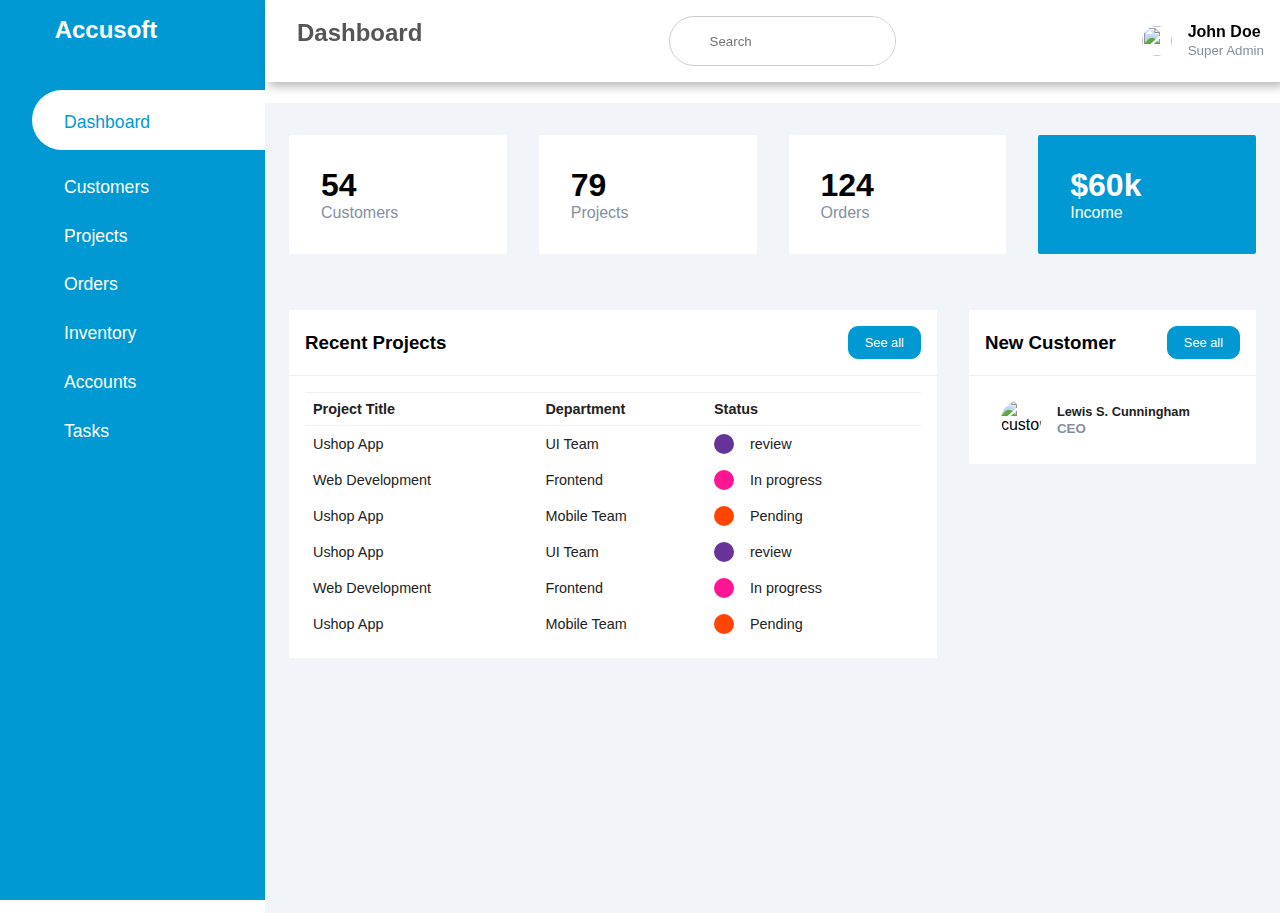
==== index.html @ d70674ab "first commit" ====
<!DOCTYPE html>
<html lang="en">
<head>
    <meta charset="UTF-8">
    <meta http-equiv="X-UA-Compatible" content="IE=edge">
    <meta name="viewport" content="width=device-width, initial-scale=1.0">
    <title>Account admin</title>
    <link rel="stylesheet" href="https://maxst.icons8.com/vue-static/landings/line-awesome/line-awesome/1.3.0/css/line-awesome.min.css">
    <link rel="stylesheet" href="assets/css/style.css">
</head>
<body>
 <input type="checkbox" id="nav-toggle">
 <div class="sidebar">
     <div class="sidebar-brand">
         <h2><span class="lab la-accusoft"></span> <span>Accusoft</span></h2>
     </div>

     <div class="sidebar-menu">
         <ul>
             <li><a href="#" class="active"><span class="las la-igloo"></span> <span>Dashboard</span></a></li>
             <li><a href="#"><span class="las la-users"></span> <span>Customers</span></a></li>
             <li><a href="#"><span class="las la-clipboard-list"></span> <span>Projects</span></a></li>
             <li><a href="#"><span class="las la-shopping-bag"></span> <span>Orders</span></a></li>
             <li><a href="#"><span class="las la-receipt"></span> <span>Inventory</span></a></li>
             <li><a href="#"><span class="las la-user-circle"></span> <span>Accounts</span></a></li>
             <li><a href="#"><span class="las la-clipboard-list"></span> <span>Tasks</span></a></li>
         </ul>
     </div>
 </div>  
 <div class="main-content">
     <header>
         <h2>

             <label for="nav-toggle">
                 <span class="las la-bars"></span>
             </label>
             Dashboard
         </h2>
         <div class="search-wrapper">
             <span class="las la-search"></span>
             <input type="search" name="" id="" placeholder="Search">
         </div>
         <div class="user-wrapper">
             <img src="https://randomuser.me/api/portraits/women/50.jpg" width="30px" height="30px" alt="">
             <div>
                 <h4>John Doe</h4>
                 <small>Super Admin</small>
             </div>
         </div>
     </header>

     <main>
        <!-- // being cards -->
        <div class="cards">
            <!-- // bing card-single -->
            <div class="card-single">
                <div>
                    <h1>54</h1>
                    <span>Customers</span>
                </div>
                <div>
                    <span class="las la-users"></span>
                </div>
            </div>
            <!-- // end card-single -->
             <!-- // bing card-single -->
             <div class="card-single">
                <div>
                    <h1>79</h1>
                    <span>Projects</span>
                </div>
                <div>
                    <span class="las la-clipboard"></span>
                </div>
            </div>
            <!-- // end card-single -->
             <!-- // bing card-single -->
             <div class="card-single">
                <div>
                    <h1>124</h1>
                    <span>Orders</span>
                </div>
                <div>
                    <span class="las la-shopping-bag"></span>
                </div>
            </div>
            <!-- // end card-single -->
             <!-- // bing card-single -->
             <div class="card-single">
                <div>
                    <h1>$60k</h1>
                    <span>Income</span>
                </div>
                <div>
                    <span class="lab la-google-wallet"></span>
                </div>
            </div>
            <!-- // end card-single -->
        </div>
        <!-- // end cards -->
        <!-- // being recent-grid -->
        <div class="recent-grid">
            <!-- // being projects -->
            <div class="projects">
                <div class="card">
                    <div class="card-header">
                        <h3>Recent Projects</h3>
                        <button>See all <span class="las la-arrow-right"></span></button>
                    </div>
                    <div class="card-body">
                       <div class="table-responsive">
                            <table>
                            <thead>
                                <tr>
                                    <td>Project Title</td>
                                    <td>Department</td>
                                    <td>Status</td>
                                </tr>
                            </thead>
                            <tbody>
                                <tr>
                                    <td>Ushop App</td>
                                    <td>UI Team</td>
                                    <td>
                                        <span class="status purple"></span>
                                        review
                                    </td>
                                </tr>
                                <tr>
                                    <td>Web Development</td>
                                    <td>Frontend</td>
                                    <td>
                                        <span class="status pink"></span>
                                        In progress
                                    </td>
                                </tr>
                                <tr>
                                    <td>Ushop App</td>
                                    <td>Mobile Team</td>
                                    <td>
                                        <span class="status orange"></span>
                                        Pending
                                    </td>
                                </tr>
                                <tr>
                                    <td>Ushop App</td>
                                    <td>UI Team</td>
                                    <td>
                                        <span class="status purple"></span>
                                        review
                                    </td>
                                </tr>
                                <tr>
                                    <td>Web Development</td>
                                    <td>Frontend</td>
                                    <td>
                                        <span class="status pink"></span>
                                        In progress
                                    </td>
                                </tr>
                                <tr>
                                    <td>Ushop App</td>
                                    <td>Mobile Team</td>
                                    <td>
                                        <span class="status orange"></span>
                                        Pending
                                    </td>
                                </tr>
                              
                            </tbody>
                        </table>
                       </div>
                    </div>
                </div>
            </div>
            <!-- // end projects -->
            <!-- // being customers -->
            <div class="customers">
<div class="card">
                    <div class="card-header">
                        <h3>New Customer</h3>
                        <button>See all <span class="las la-arrow-right"></span></button>
                    </div>
            <div class="card-body">
                   <div class="customer">
                       <div class="info">
                        <img src="https://randomuser.me/api/portraits/women/48.jpg" width="40" height="40" alt="customer">
                       <div>
                          <h4>Lewis S. Cunningham</h4>
                          <small>CEO</small>
                       </div>
                       </div>
                     <div class="contact">
                         <span class="las la-user-circle"></span>
                         <span class="las la-comment"></span>
                         <span class="las la-phone"></span>
                     </div>   
                   </div>     
                    </div>
                </div>
            </div>
            <!-- // end customers -->
        </div>
        <!-- // end recent-grid -->
     </main>
 </div>
</body>
</html>
---- assets/css/style.css ----
:root{
    --main-color:#0099d3;
    --color-dark:#1d2231;
    --text-grey:#8390a2;
}

*{
    padding: 0;
    margin: 0;
    box-sizing: border-box;
    list-style-type: none;
    text-decoration: none;
    font-family: 'Poppins',sans-serif;
}

.sidebar{
    width:265px;
    position: fixed;
    top:0px;
    left: 0px;
    height: 100%;
    background-color: var(--main-color);
    z-index: 100;
    transition: all .2s ease-in-out;
}
.sidebar-brand{
   height: 90px;
   padding: 1rem 0 1rem 2rem; 
   color: #fff;
}
.sidebar-brand span{
    display: inline-block;
    padding-right: 1rem;
}
.sidebar-men{
    margin-top: 1rem;
}
.sidebar-menu li{
    width: 100%;
    margin-bottom: 1.3rem;
    padding-left: 2rem;
}

.sidebar-menu a{
    display: block;
    color: #fff;
    font-size: 1.1rem;
    padding-left: 1rem;
}

.sidebar-menu a.active{
background-color: #fff;
padding-top: 1rem;
padding-bottom: 1rem;
color: var(--main-color);
border-radius: 30px 0 0 30px;
}

.sidebar-menu a span:first-child{
    font-size: 1.5rem;
    padding-right: 1rem;
}
#nav-toggle:checked + .sidebar {
    width: 70px;
}

#nav-toggle:checked + .sidebar .sidebar-brand,
#nav-toggle:checked + .sidebar li{
    padding-left: 1rem;
    text-align: center;
}

#nav-toggle:checked + .sidebar li a{
    padding-left: 0rem;
}


#nav-toggle:checked + .sidebar .sidebar-brand h2 span:last-child,
#nav-toggle:checked + .sidebar li a span:last-child{
    display: none;
}

#nav-toggle:checked ~ .main-content{
    margin-left: 70px;
}

#nav-toggle:checked ~ .main-content header{
    width: calc(100% - 70px);
    left: 70px;
}

.main-content{
    margin-left: 265px;;
}

header{
    display: flex;
    justify-content: space-between;
    padding: 1rem;
    box-shadow: 4px 4px 10px rgba(0, 0, 0, 0.3);
    position: fixed;
    left:265px;
    width: calc(100% - 265px);
    top:0px;
    z-index: 100;
    transition: all .2s ease-in-out;
}
header h2{
    color: #555;
}
header label span{
    font-size: 1.7rem;
    padding-right: 1rem;
}
.search-wrapper{
    border: 1px solid #ccc;
    border-radius: 30px;
    height: 50px;
    display: flex;
    align-items: center;
    overflow-x: hidden;
}

.search-wrapper span{
    display: inline-block;
    padding: 0rem 1rem;
    font-size: 1.5rem;
}

.search-wrapper input{
    height: 100%;
    padding: 0.5rem;
    border: none;
    outline: none;
}

.user-wrapper{
    display: flex;
    align-items: center;
}

.user-wrapper img{
    border-radius: 50%;
    margin-right: 1rem;
}

.user-wrapper h4{
    margin-bottom: 0rem;
}

.user-wrapper small{
    display: inline-block;
    color: var(--text-grey);
    margin-top: -3px !important;
}
main{
    margin-top: 85px;
    padding: 2rem 1.5rem;
    background-color: #f1f5f9;
    min-height: calc(100vh - 90px);
    transition: all .2s ease-in-out;
}

.cards{
    display: grid;
    grid-template-columns: repeat(4,1fr);
    grid-gap: 2rem;
}

.card-single{
    display: flex;
    justify-content: space-between;
    background-color: #fff;
    padding: 2rem;
    border-radius: 2px;
}

.card-single div:last-child span{
    font-size: 3rem;
    color: var(--main-color);
}

.card-single div:first-child span{
   color: var(--text-grey);
}

.card-single:last-child{
    background-color: var(--main-color);
}
.card-single:last-child h1,
.card-single:last-child div:first-child span,
.card-single:last-child div:last-child span{
    color:#fff;
}

table{
    border-collapse: collapse;
    width: 100%;
}
thead tr{
    border-top: 1px solid #f0f0f0;
    border-bottom: 1px solid #f0f0f0;
}
thead td{
font-weight: 700;
}

td{
    padding: 0.5rem;
    font-size: .9rem;
    color: #222;

}
tr td:last-child{
     display: flex;
     align-items: center;
}


td .status{
    display: inline-block;
    height: 20px;
    width: 20px;
    border-radius: 50%;
    margin-right:1rem;
}

.status.purple{
    background-color: rebeccapurple;
}

.status.pink{
    background-color: deeppink;
}

.status.orange{
    background-color: orangered;
}

.table-responsive{
    width: 100%;
    overflow-x: auto;
}
.recent-grid{
    margin-top: 3.5rem;
    display: grid;
    grid-gap: 2rem;
    grid-template-columns: 67% auto;
}

.card{
    background-color: #fff;
}

.card-header,
.card-body{
    padding: 1rem;
}

.card-header{
    display: flex;
    justify-content: space-between;
    align-items: center;
    border-bottom: 1px solid #f0f0f0;
}

.card-header button{
    background-color: var(--main-color);
    border-radius: 10px;
    color: #fff;
    font-size: 0.8rem;
    padding: 0.5rem 1rem;
    border: 1px solid var(--main-color);
}

.customer{
    display: flex;
    justify-content: space-between;
    align-items: center;
    padding: .5rem 1rem;
}

.info{
    display: flex;
    align-items: center;
}
.info img {
    border-radius: 50%;
    margin-right: 1rem;
}
.info h4 {
    font-size: .8rem;
    font-weight: 700;
    color: #222;
}
.info small {
    font-weight: 600;
    color: var(--text-grey);
}
.contact {
    font-size: 1.2rem;
    display: inline-block;
    margin-left: .5rem;
    color: var(--main-color);
}

@media only screen and (max-width: 1200px){
    .sidebar {
        width: 70px;
    }
    
    .sidebar .sidebar-brand,
    .sidebar li{
        padding-left: 1rem;
        text-align: center;
    }
    
    .sidebar li a{
        padding-left: 0rem;
    }
    
    
    .sidebar .sidebar-brand h2 span:last-child,
    .sidebar li a span:last-child{
        display: none;
    }
    
    .main-content{
        margin-left: 70px;
    }
    
    .main-content header{
        width: calc(100% - 70px);
        left: 70px;
    }
}

@media only screen and (max-width: 960px) {
    .cards{
        grid-template-columns: repeat(3, 1fr);
    }
    .recent-grid {
        grid-template-columns: 60% 40%;
    }
}

@media only screen and (max-width: 768px) {
    .cards{
        grid-template-columns: repeat(2, 1fr);
    }
    .recent-grid {
        grid-template-columns: 100%;
    }
    .search-wrapper {
        display: none;
    }
    .sidebar {
        left: -100% !important;
    }
    header h2 {
        display: flex;
        align-items: center;
    }
    header h2 label {
        display: inline-block;
        background: var(--main-color);
        padding-right: 0rem;
        margin-right: 1rem;
        height: 40px;
        width: 40px;
        border-radius: 50%;
        color: #fff;
        display: flex;
        align-items: center;
        justify-content: center !important;
    }
    header h2 span {
        text-align: center;
        padding-right: 0rem;
    }
    header h2 {
        font-size: 1.1rem;
    }
    .main-content {
        width: 100%;
        margin-left: 0rem;
    }
    header {
        width: 100% !important;
        left: 0 !important;
    }

    #nav-toggle:checked + .sidebar {
        left: 0 !important;
        z-index: 100;
        width: 345px;
    }
    
    #nav-toggle:checked + .sidebar .sidebar-brand,
    #nav-toggle:checked + .sidebar li{
        padding-left: 2rem;
        text-align: left;
    }
    
    #nav-toggle:checked + .sidebar li a{
        padding-left: 1rem;
    }
    
    
    #nav-toggle:checked + .sidebar .sidebar-brand h2 span:last-child,
    #nav-toggle:checked + .sidebar li a span:last-child{
        display: inline;
    }

    #nav-toggle ~ .main-content {
        margin-left: 0rem !important;
    }
}

@media only screen and (max-width: 560px) {
    .cards{
        grid-template-columns: 100%;
    }
}
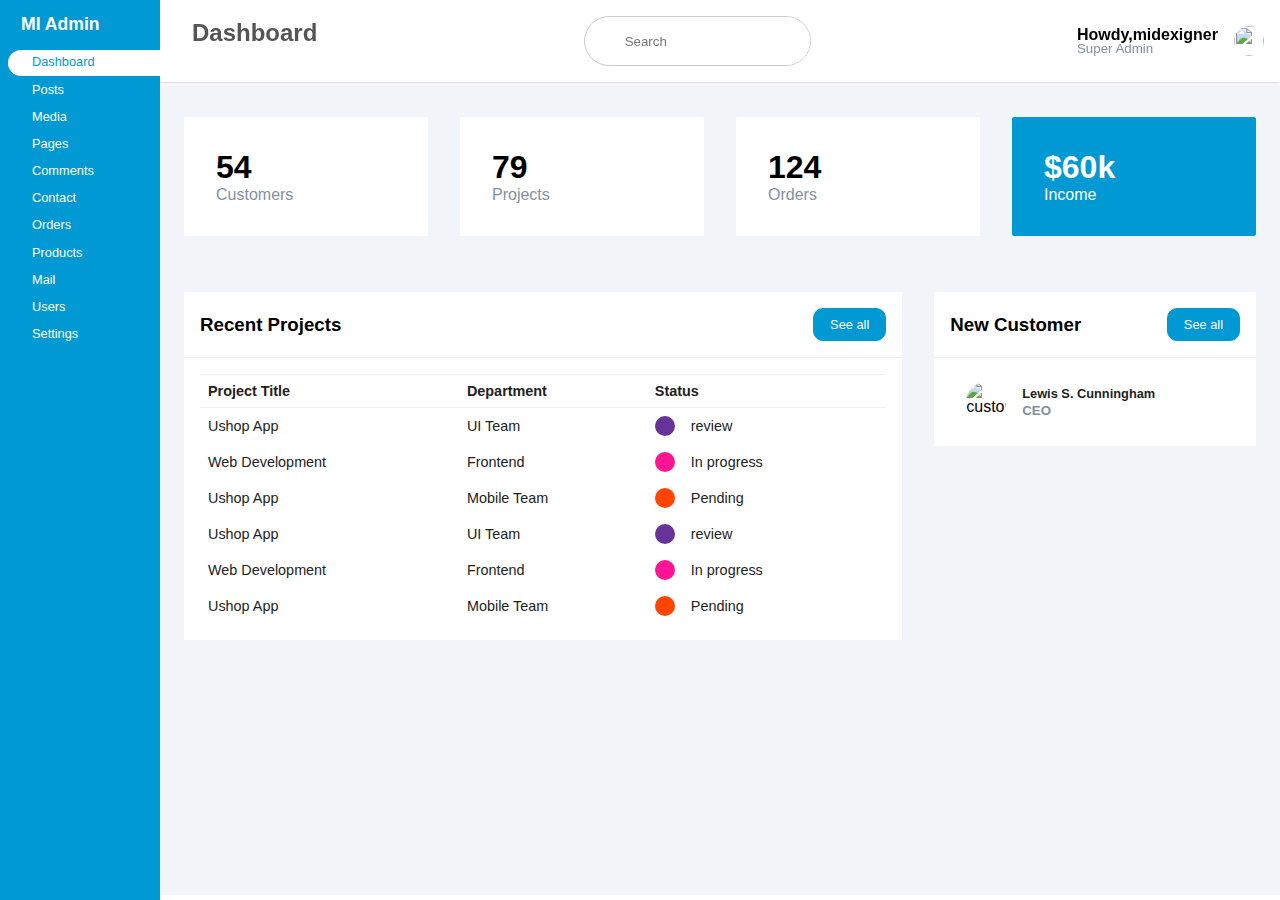
==== commit e5bb6c7d: "sidebar menu list update also some layout fixed" ====
--- a/index.html
+++ b/index.html
@@ -9,21 +9,34 @@
     <link rel="stylesheet" href="assets/css/style.css">
 </head>
 <body>
+   <div id="miwrap">
  <input type="checkbox" id="nav-toggle">
  <div class="sidebar">
      <div class="sidebar-brand">
-         <h2><span class="lab la-accusoft"></span> <span>Accusoft</span></h2>
+         <h2><span class="lab la-mix"></span> <span>MI Admin</span></h2>
      </div>
 
      <div class="sidebar-menu">
          <ul>
              <li><a href="#" class="active"><span class="las la-igloo"></span> <span>Dashboard</span></a></li>
-             <li><a href="#"><span class="las la-users"></span> <span>Customers</span></a></li>
-             <li><a href="#"><span class="las la-clipboard-list"></span> <span>Projects</span></a></li>
-             <li><a href="#"><span class="las la-shopping-bag"></span> <span>Orders</span></a></li>
-             <li><a href="#"><span class="las la-receipt"></span> <span>Inventory</span></a></li>
-             <li><a href="#"><span class="las la-user-circle"></span> <span>Accounts</span></a></li>
-             <li><a href="#"><span class="las la-clipboard-list"></span> <span>Tasks</span></a></li>
+             <li><a href="#"><span class="las la-thumbtack"></span> <span>Posts</span></a></li>
+             <li><a href="#"><span class="las la-photo-video"></span> <span>Media</span></a></li> 
+             <li><a href="#"><span class="lar la-file"></span> <span>Pages</span></a></li>
+              <li><a href="#"><span class="las la-comment-alt"></span> <span>Comments</span></a></li> 
+               <li><a href="#"><span class="lar la-envelope"></span> <span>Contact</span></a></li>
+             <li><a href="#"><span class="las la-store-alt"></span> <span>Orders</span></a></li>
+             <!-- 
+            store settings
+                order
+                report
+                coupon
+                customer
+                payment settings
+              -->
+             <li><a href="#"><span class="las la-shopping-bag"></span> <span>Products</span></a></li>
+             <li><a href="#"><span class="las la-envelope"></span> <span>Mail</span></a></li>
+             <li><a href="#"><span class="las la-user"></span> <span>Users</span></a></li>
+             <li><a href="#"><span class="las la-cog"></span> <span>Settings</span></a></li>
          </ul>
      </div>
  </div>  
@@ -41,11 +54,12 @@
              <input type="search" name="" id="" placeholder="Search">
          </div>
          <div class="user-wrapper">
-             <img src="https://randomuser.me/api/portraits/women/50.jpg" width="30px" height="30px" alt="">
-             <div>
-                 <h4>John Doe</h4>
+            <div>
+                 <h4>Howdy,midexigner</h4>
                  <small>Super Admin</small>
              </div>
+             <img src="https://randomuser.me/api/portraits/women/50.jpg" width="30px" height="30px" alt="">
+             
          </div>
      </header>
 
@@ -204,5 +218,6 @@
         <!-- // end recent-grid -->
      </main>
  </div>
+ </div> 
 </body>
 </html>--- a/assets/css/style.css
+++ b/assets/css/style.css
@@ -12,9 +12,16 @@
     text-decoration: none;
     font-family: 'Poppins',sans-serif;
 }
+#miwrap {
+    height: auto;
+    min-height: 100%;
+    width: 100%;
+    position: relative;
+     -webkit-font-smoothing: subpixel-antialiased; 
+}
 
 .sidebar{
-    width:265px;
+    width:160px;
     position: fixed;
     top:0px;
     left: 0px;
@@ -22,36 +29,46 @@
     background-color: var(--main-color);
     z-index: 100;
     transition: all .2s ease-in-out;
+    z-index: 9990;
+
 }
 .sidebar-brand{
-   height: 90px;
-   padding: 1rem 0 1rem 2rem; 
+   height: 50px;
+   padding: 0.5rem 0 0.5rem .5rem; 
    color: #fff;
 }
 .sidebar-brand span{
     display: inline-block;
-    padding-right: 1rem;
+    padding-right: .4rem;;
+}
+.sidebar-brand span:last-child{
+    padding-right: 0rem;
+    font-size: 1.1rem;
 }
 .sidebar-men{
     margin-top: 1rem;
 }
+.sidebar-menu ul{position: relative;}
 .sidebar-menu li{
     width: 100%;
-    margin-bottom: 1.3rem;
-    padding-left: 2rem;
+    margin-bottom: .1rem;
+    padding-left: .5rem;
 }
 
 .sidebar-menu a{
-    display: block;
+    display: flex;
+    align-items: center;
     color: #fff;
-    font-size: 1.1rem;
-    padding-left: 1rem;
-}
-
+    font-size: .8rem;
+    line-height: .8rem;
+    padding-left: .5rem;
+    padding-top: .4rem;
+    padding-bottom: .4rem;
+    transition: all 300ms linear;
+}
+.sidebar-menu a:hover,
 .sidebar-menu a.active{
 background-color: #fff;
-padding-top: 1rem;
-padding-bottom: 1rem;
 color: var(--main-color);
 border-radius: 30px 0 0 30px;
 }
@@ -59,6 +76,9 @@
 .sidebar-menu a span:first-child{
     font-size: 1.5rem;
     padding-right: 1rem;
+}
+#nav-toggle{
+    display: none;
 }
 #nav-toggle:checked + .sidebar {
     width: 70px;
@@ -90,20 +110,21 @@
 }
 
 .main-content{
-    margin-left: 265px;;
+    margin-left: 160px;
 }
 
 header{
     display: flex;
     justify-content: space-between;
     padding: 1rem;
-    box-shadow: 4px 4px 10px rgba(0, 0, 0, 0.3);
+    box-shadow: 0px 0px 3px rgba(0, 0, 0, 0.3);
     position: fixed;
-    left:265px;
-    width: calc(100% - 265px);
+    left:160px;
+    width: calc(100% - 160px);
     top:0px;
     z-index: 100;
     transition: all .2s ease-in-out;
+    background-color: #fff;
 }
 header h2{
     color: #555;
@@ -141,7 +162,11 @@
 
 .user-wrapper img{
     border-radius: 50%;
-    margin-right: 1rem;
+    margin-left: 1rem;
+}
+.user-wrapper > div{
+    display: flex;
+    flex-direction: column;
 }
 
 .user-wrapper h4{
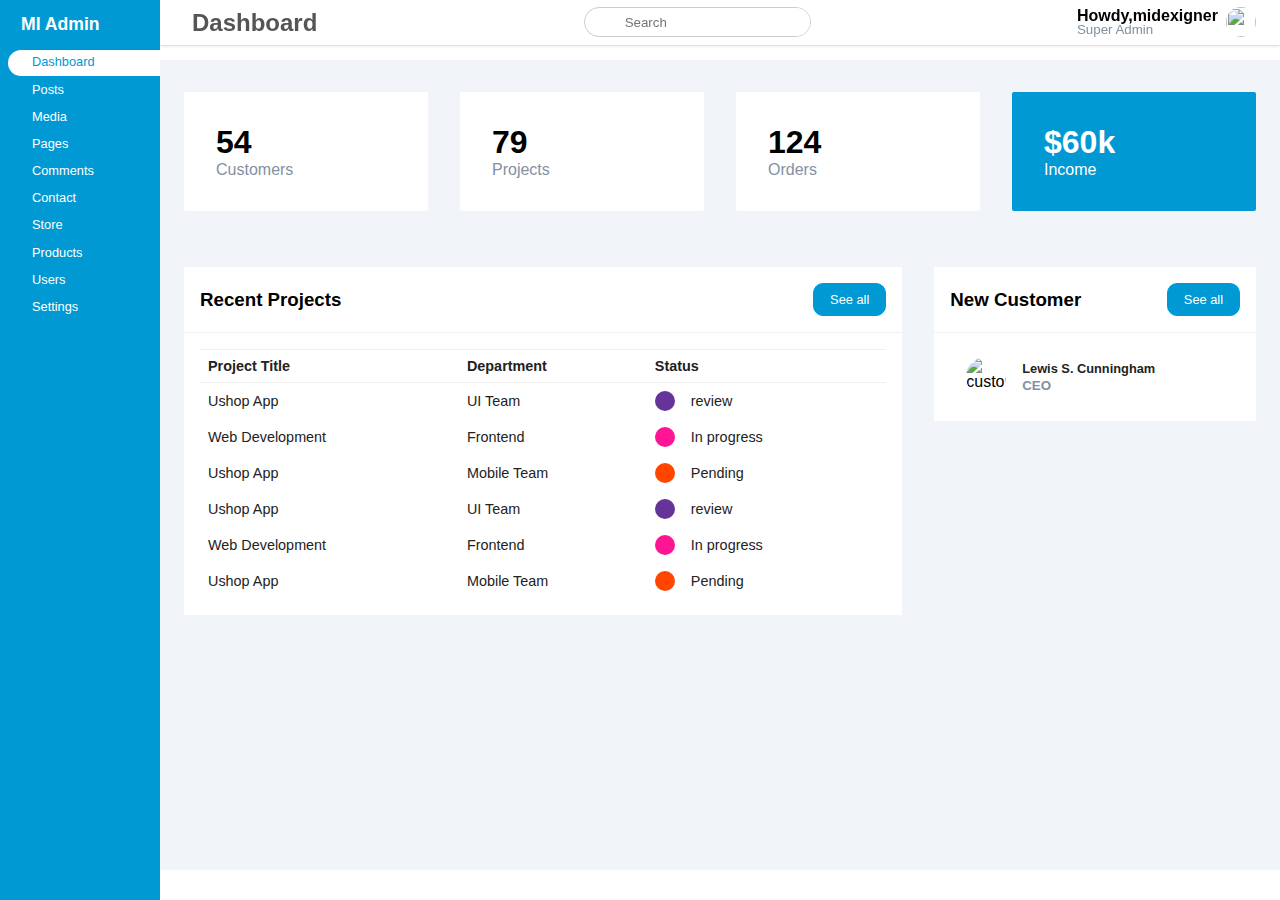
==== commit 1b4b7f19: "added dropdown menu" ====
--- a/index.html
+++ b/index.html
@@ -18,25 +18,53 @@
 
      <div class="sidebar-menu">
          <ul>
-             <li><a href="#" class="active"><span class="las la-igloo"></span> <span>Dashboard</span></a></li>
-             <li><a href="#"><span class="las la-thumbtack"></span> <span>Posts</span></a></li>
+             <li class="active"><a href="#"><span class="las la-igloo"></span> <span>Dashboard</span></a>
+             </li>
+              <!-- active -->
+             <li class="sidebar-menu-dropdown"><a href="#"><span class="las la-thumbtack"></span> <span>Posts</span></a>
+                <ul class="submenu">
+                    <li><a href="#"><span>All Posts</span></a></li>
+                    <li><a href="#"><span>Add New</span></a></li>
+                    <li><a href="#"><span>Categories</span></a></li>
+                    <li><a href="#"><span>Tags</span></a></li>
+                </ul>
+             </li>
              <li><a href="#"><span class="las la-photo-video"></span> <span>Media</span></a></li> 
-             <li><a href="#"><span class="lar la-file"></span> <span>Pages</span></a></li>
+             <li class="sidebar-menu-dropdown"><a href="#"><span class="lar la-file"></span> <span>Pages</span></a>
+                    <ul class="submenu">
+                    <li><a href="#"><span>All Pages</span></a></li>
+                    <li><a href="#"><span>Add New</span></a></li>
+                </ul>
+             </li>
               <li><a href="#"><span class="las la-comment-alt"></span> <span>Comments</span></a></li> 
                <li><a href="#"><span class="lar la-envelope"></span> <span>Contact</span></a></li>
-             <li><a href="#"><span class="las la-store-alt"></span> <span>Orders</span></a></li>
-             <!-- 
-            store settings
-                order
-                report
-                coupon
-                customer
-                payment settings
-              -->
-             <li><a href="#"><span class="las la-shopping-bag"></span> <span>Products</span></a></li>
-             <li><a href="#"><span class="las la-envelope"></span> <span>Mail</span></a></li>
-             <li><a href="#"><span class="las la-user"></span> <span>Users</span></a></li>
-             <li><a href="#"><span class="las la-cog"></span> <span>Settings</span></a></li>
+             <li class="sidebar-menu-dropdown"><a href="#"><span class="las la-store-alt"></span> <span>Store</span>
+ <ul class="submenu">
+                    <li><a href="#"><span>Order</span></a></li>
+                    <li><a href="#"><span>Report</span></a></li>
+                    <li><a href="#"><span>Coupon</span></a></li>
+                    <li><a href="#"><span>Customer</span></a></li>
+                    <li><a href="#"><span>Payment</span></a></li>
+                    <li><a href="#"><span>Settings</span></a></li>
+                </ul>
+             </a></li>
+             <li class="sidebar-menu-dropdown"><a href="#"><span class="las la-shopping-bag"></span> <span>Products</span>
+ <ul class="submenu">
+                    <li><a href="#"><span>All Products</span></a></li>
+                    <li><a href="#"><span>Add New</span></a></li>
+                    <li><a href="#"><span>Categories</span></a></li>
+                    <li><a href="#"><span>Tags</span></a></li>
+                </ul>
+             </a></li>
+             <li class="sidebar-menu-dropdown"><a href="#"><span class="las la-user"></span> <span>Users</span>
+ <ul class="submenu">
+                    <li><a href="#"><span>All Users</span></a></li>
+                    <li><a href="#"><span>Add New</span></a></li>
+                    <li><a href="#"><span>Profile</span></a></li>
+                    
+                </ul>
+             </a></li>
+             <li class="sidebar-menu-dropdown"><a href="#"><span class="las la-cog"></span> <span>Settings</span></a></li>
          </ul>
      </div>
  </div>  
@@ -219,5 +247,8 @@
      </main>
  </div>
  </div> 
+
+ <script type="text/javascript" src="https://code.jquery.com/jquery-3.6.0.min.js"></script>
+ <script type="text/javascript" src="assets/js/admin.js"></script>
 </body>
 </html>--- a/assets/css/style.css
+++ b/assets/css/style.css
@@ -53,8 +53,10 @@
     width: 100%;
     margin-bottom: .1rem;
     padding-left: .5rem;
-}
-
+    position: relative;
+}
+
+.sidebar-menu ul.submenu a,
 .sidebar-menu a{
     display: flex;
     align-items: center;
@@ -66,12 +68,47 @@
     padding-bottom: .4rem;
     transition: all 300ms linear;
 }
-.sidebar-menu a:hover,
-.sidebar-menu a.active{
+.sidebar-menu-dropdown.active > a,
+.sidebar-menu li:hover > a,
+.sidebar-menu li.active > a{
 background-color: #fff;
 color: var(--main-color);
 border-radius: 30px 0 0 30px;
 }
+
+.sidebar-menu ul.submenu{
+    position: absolute;
+    top: -1000em;
+    left: 160px;
+    min-width: 160px;
+    width: auto;
+    z-index: 9999;
+    box-shadow: 0 3px 5px rgb(0 0 0 / 20%);
+    word-wrap: break-word;
+    background-color: #1a84ace8;
+    padding: 7px 0 8px;
+}
+
+.sidebar-menu .submenu-hover  ul.submenu{
+    top:0em;
+}
+.sidebar-menu-dropdown.active ul.submenu{
+position: relative;
+    z-index: 3;
+    top: auto;
+    left: -10px;
+    right: auto;
+    bottom: auto;
+    border: 0 none;
+    margin-top: 0;
+    box-shadow: none;
+}
+.sidebar-menu ul.submenu a:hover{
+    color: var(--main-color);
+}
+.sidebar-menu ul.submenu a span{
+     font-size: .8rem;
+ }
 
 .sidebar-menu a span:first-child{
     font-size: 1.5rem;
@@ -108,6 +145,9 @@
     width: calc(100% - 70px);
     left: 70px;
 }
+#nav-toggle:checked ~ .sidebar .sidebar-menu ul.submenu {
+    display: none;
+}
 
 .main-content{
     margin-left: 160px;
@@ -116,7 +156,8 @@
 header{
     display: flex;
     justify-content: space-between;
-    padding: 1rem;
+    align-items: center;
+    padding: .4rem 1rem;
     box-shadow: 0px 0px 3px rgba(0, 0, 0, 0.3);
     position: fixed;
     left:160px;
@@ -135,11 +176,12 @@
 }
 .search-wrapper{
     border: 1px solid #ccc;
-    border-radius: 30px;
-    height: 50px;
+    border-radius: 20px;
+    height: 30px;
     display: flex;
     align-items: center;
     overflow-x: hidden;
+
 }
 
 .search-wrapper span{
@@ -162,7 +204,8 @@
 
 .user-wrapper img{
     border-radius: 50%;
-    margin-left: 1rem;
+    margin-left: .5rem;
+    margin-right: .5rem;
 }
 .user-wrapper > div{
     display: flex;
@@ -179,7 +222,7 @@
     margin-top: -3px !important;
 }
 main{
-    margin-top: 85px;
+    margin-top: 60px;
     padding: 2rem 1.5rem;
     background-color: #f1f5f9;
     min-height: calc(100vh - 90px);
@@ -370,6 +413,13 @@
 }
 
 @media only screen and (max-width: 768px) {
+    .user-wrapper h4{
+        font-size: .8rem;
+    }
+     .user-wrapper small{
+        font-size: .7rem;
+        text-align: right;
+    }
     .cards{
         grid-template-columns: repeat(2, 1fr);
     }
@@ -418,17 +468,17 @@
     #nav-toggle:checked + .sidebar {
         left: 0 !important;
         z-index: 100;
-        width: 345px;
+        width: 160px;
     }
     
     #nav-toggle:checked + .sidebar .sidebar-brand,
     #nav-toggle:checked + .sidebar li{
-        padding-left: 2rem;
+        padding-left: 0.5rem;
         text-align: left;
     }
     
     #nav-toggle:checked + .sidebar li a{
-        padding-left: 1rem;
+        padding-left: 0.5rem;
     }
     
     
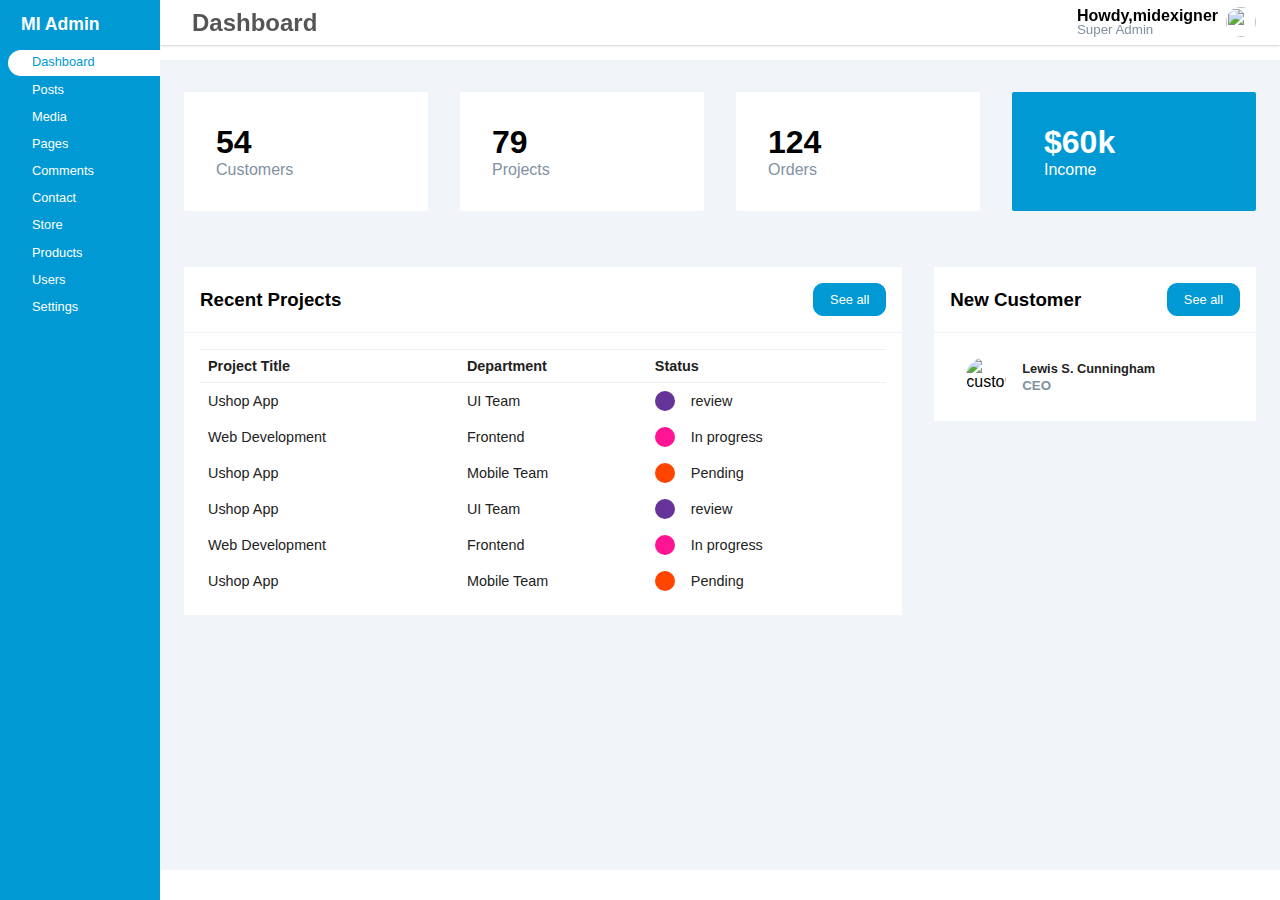
==== commit bde25126: "some modifies files add settings page" ====
--- a/index.html
+++ b/index.html
@@ -18,7 +18,7 @@
 
      <div class="sidebar-menu">
          <ul>
-             <li class="active"><a href="#"><span class="las la-igloo"></span> <span>Dashboard</span></a>
+             <li class="active"><a href="index.html"><span class="las la-igloo"></span> <span>Dashboard</span></a>
              </li>
               <!-- active -->
              <li class="sidebar-menu-dropdown"><a href="#"><span class="las la-thumbtack"></span> <span>Posts</span></a>
@@ -38,7 +38,7 @@
              </li>
               <li><a href="#"><span class="las la-comment-alt"></span> <span>Comments</span></a></li> 
                <li><a href="#"><span class="lar la-envelope"></span> <span>Contact</span></a></li>
-             <li class="sidebar-menu-dropdown"><a href="#"><span class="las la-store-alt"></span> <span>Store</span>
+             <li class="sidebar-menu-dropdown"><a href="#"><span class="las la-store-alt"></span> <span>Store</span></a>
  <ul class="submenu">
                     <li><a href="#"><span>Order</span></a></li>
                     <li><a href="#"><span>Report</span></a></li>
@@ -47,24 +47,26 @@
                     <li><a href="#"><span>Payment</span></a></li>
                     <li><a href="#"><span>Settings</span></a></li>
                 </ul>
-             </a></li>
-             <li class="sidebar-menu-dropdown"><a href="#"><span class="las la-shopping-bag"></span> <span>Products</span>
+             </li>
+             <li class="sidebar-menu-dropdown"><a href="#"><span class="las la-shopping-bag"></span> <span>Products</span></a>
  <ul class="submenu">
                     <li><a href="#"><span>All Products</span></a></li>
                     <li><a href="#"><span>Add New</span></a></li>
                     <li><a href="#"><span>Categories</span></a></li>
                     <li><a href="#"><span>Tags</span></a></li>
                 </ul>
-             </a></li>
-             <li class="sidebar-menu-dropdown"><a href="#"><span class="las la-user"></span> <span>Users</span>
+             </li>
+             <li class="sidebar-menu-dropdown">
+                <a href="#"><span class="las la-user"></span> <span>Users</span></a>
  <ul class="submenu">
-                    <li><a href="#"><span>All Users</span></a></li>
-                    <li><a href="#"><span>Add New</span></a></li>
-                    <li><a href="#"><span>Profile</span></a></li>
+                    <li><a href="users.html"><span>All Users</span></a></li>
+                    <li><a href="user-new"><span>Add New</span></a></li>
+                    <li><a href="profile.html"><span>Profile</span></a></li>
                     
                 </ul>
-             </a></li>
-             <li class="sidebar-menu-dropdown"><a href="#"><span class="las la-cog"></span> <span>Settings</span></a></li>
+             </li>
+             <li class="sidebar-menu-dropdown">
+                <a href="options-general.html"><span class="las la-cog"></span> <span>Settings</span></a></li>
          </ul>
      </div>
  </div>  
@@ -77,10 +79,6 @@
              </label>
              Dashboard
          </h2>
-         <div class="search-wrapper">
-             <span class="las la-search"></span>
-             <input type="search" name="" id="" placeholder="Search">
-         </div>
          <div class="user-wrapper">
             <div>
                  <h4>Howdy,midexigner</h4>
--- a/assets/css/style.css
+++ b/assets/css/style.css
@@ -85,7 +85,7 @@
     z-index: 9999;
     box-shadow: 0 3px 5px rgb(0 0 0 / 20%);
     word-wrap: break-word;
-    background-color: #1a84ace8;
+    background-color: #1a84ac;
     padding: 7px 0 8px;
 }
 
@@ -123,12 +123,13 @@
 
 #nav-toggle:checked + .sidebar .sidebar-brand,
 #nav-toggle:checked + .sidebar li{
-    padding-left: 1rem;
+    padding-left:.5em;
     text-align: center;
 }
 
 #nav-toggle:checked + .sidebar li a{
     padding-left: 0rem;
+    justify-content: center;
 }
 
 
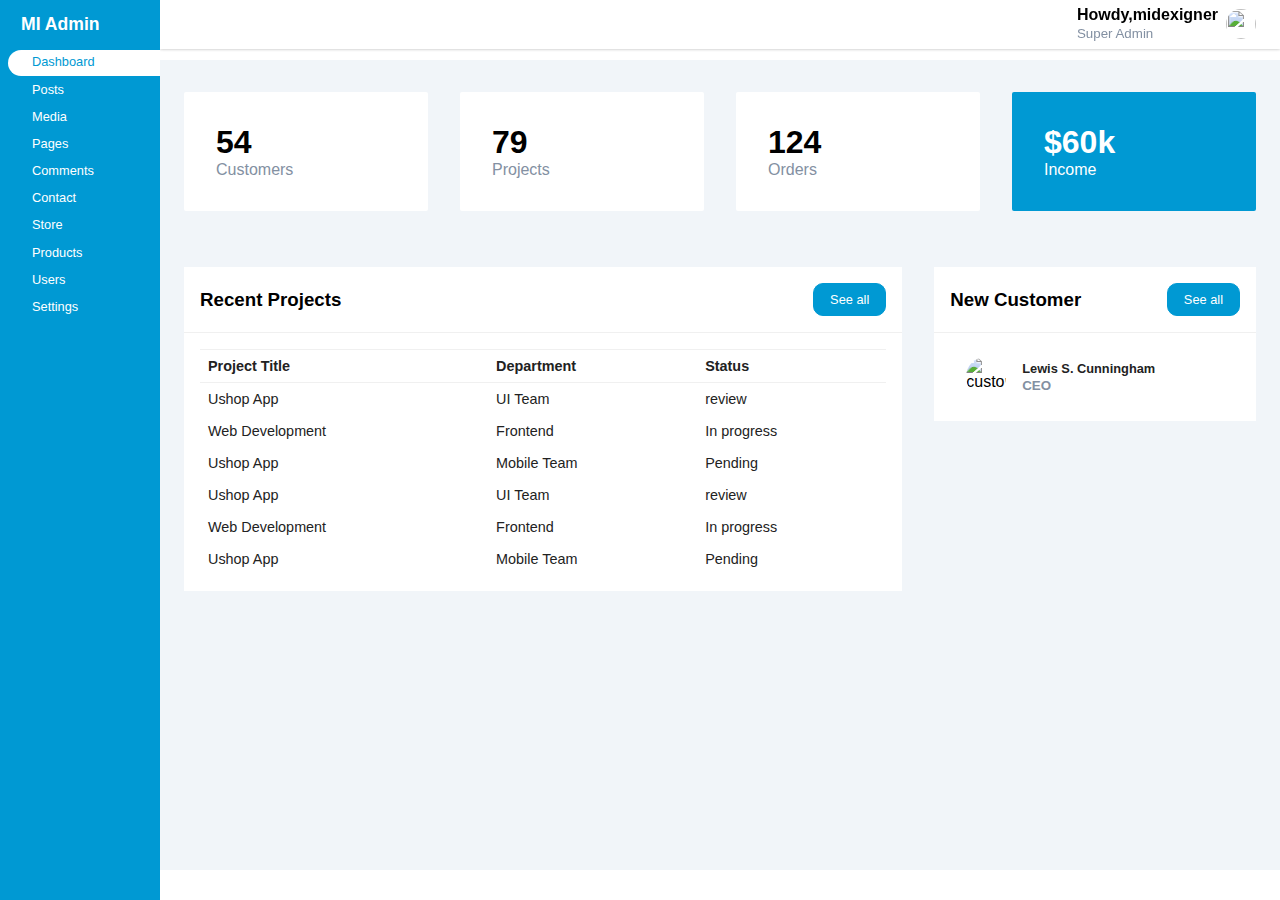
==== commit 98836db3: "added some pages like user-new users etc" ====
--- a/index.html
+++ b/index.html
@@ -21,7 +21,7 @@
              <li class="active"><a href="index.html"><span class="las la-igloo"></span> <span>Dashboard</span></a>
              </li>
               <!-- active -->
-             <li class="sidebar-menu-dropdown"><a href="#"><span class="las la-thumbtack"></span> <span>Posts</span></a>
+             <li class="menu-dropdown"><a href="#"><span class="las la-thumbtack"></span> <span>Posts</span></a>
                 <ul class="submenu">
                     <li><a href="#"><span>All Posts</span></a></li>
                     <li><a href="#"><span>Add New</span></a></li>
@@ -30,7 +30,7 @@
                 </ul>
              </li>
              <li><a href="#"><span class="las la-photo-video"></span> <span>Media</span></a></li> 
-             <li class="sidebar-menu-dropdown"><a href="#"><span class="lar la-file"></span> <span>Pages</span></a>
+             <li class="menu-dropdown"><a href="#"><span class="lar la-file"></span> <span>Pages</span></a>
                     <ul class="submenu">
                     <li><a href="#"><span>All Pages</span></a></li>
                     <li><a href="#"><span>Add New</span></a></li>
@@ -38,7 +38,7 @@
              </li>
               <li><a href="#"><span class="las la-comment-alt"></span> <span>Comments</span></a></li> 
                <li><a href="#"><span class="lar la-envelope"></span> <span>Contact</span></a></li>
-             <li class="sidebar-menu-dropdown"><a href="#"><span class="las la-store-alt"></span> <span>Store</span></a>
+             <li class="menu-dropdown"><a href="#"><span class="las la-store-alt"></span> <span>Store</span></a>
  <ul class="submenu">
                     <li><a href="#"><span>Order</span></a></li>
                     <li><a href="#"><span>Report</span></a></li>
@@ -48,7 +48,7 @@
                     <li><a href="#"><span>Settings</span></a></li>
                 </ul>
              </li>
-             <li class="sidebar-menu-dropdown"><a href="#"><span class="las la-shopping-bag"></span> <span>Products</span></a>
+             <li class="menu-dropdown"><a href="#"><span class="las la-shopping-bag"></span> <span>Products</span></a>
  <ul class="submenu">
                     <li><a href="#"><span>All Products</span></a></li>
                     <li><a href="#"><span>Add New</span></a></li>
@@ -56,16 +56,16 @@
                     <li><a href="#"><span>Tags</span></a></li>
                 </ul>
              </li>
-             <li class="sidebar-menu-dropdown">
-                <a href="#"><span class="las la-user"></span> <span>Users</span></a>
+             <li class="menu-dropdown">
+                <a href="users.html"><span class="las la-user"></span> <span>Users</span></a>
  <ul class="submenu">
                     <li><a href="users.html"><span>All Users</span></a></li>
-                    <li><a href="user-new"><span>Add New</span></a></li>
+                    <li><a href="user-new.html"><span>Add New</span></a></li>
                     <li><a href="profile.html"><span>Profile</span></a></li>
                     
                 </ul>
              </li>
-             <li class="sidebar-menu-dropdown">
+             <li class="menu-dropdown">
                 <a href="options-general.html"><span class="las la-cog"></span> <span>Settings</span></a></li>
          </ul>
      </div>
@@ -77,15 +77,26 @@
              <label for="nav-toggle">
                  <span class="las la-bars"></span>
              </label>
-             Dashboard
+             
          </h2>
-         <div class="user-wrapper">
-            <div>
+         <div class="user-wrapper menu-dropdown">
+           <div>
+                <div>
                  <h4>Howdy,midexigner</h4>
                  <small>Super Admin</small>
              </div>
              <img src="https://randomuser.me/api/portraits/women/50.jpg" width="30px" height="30px" alt="">
-             
+           </div>
+            <div class="ab-sub-wrapper">
+                <div><img src="https://randomuser.me/api/portraits/women/50.jpg" width="64px" height="64px" alt=""></div>
+                <div>
+                    <ul>
+                        <li><a href="profile.html">username</a></li>
+                        <li><a href="profile.html">Profile</a></li>
+                        <li><a href="login.html">Logout</a></li>
+                    </ul>
+                </div>
+            </div> 
          </div>
      </header>
 
--- a/assets/css/style.css
+++ b/assets/css/style.css
@@ -11,6 +11,41 @@
     list-style-type: none;
     text-decoration: none;
     font-family: 'Poppins',sans-serif;
+}
+a{
+    color: var(--main-color);
+}
+input[type=color], input[type=date], input[type=datetime-local], input[type=datetime], input[type=email], input[type=month], input[type=number], input[type=password], input[type=search], input[type=tel], input[type=text], input[type=time], input[type=url], input[type=week], select, textarea {
+    box-shadow: 0 0 0 transparent;
+    border-radius: 4px;
+    border: 1px solid #8c8f94;
+    background-color: #fff;
+    color: #2c3338;
+    font-size: .9rem;
+    padding: 0 8px;
+    line-height: 2;
+    min-height: 30px;
+    width: 100%;
+    display: block;
+    max-width: none;
+    box-sizing: border-box;
+}
+select {
+    font-size: 14px;
+    line-height: 2;
+    color: #2c3338;
+    border-color: #8c8f94;
+    box-shadow: none;
+    border-radius: 3px;
+    padding: 0 24px 0 8px;
+    min-height: 30px;
+    max-width: 25rem;
+    -webkit-appearance: none;
+    background: #fff url(data:image/svg+xml;charset=US-ASCII,%3Csvg%20width%3D%2220%22%20height%3D%2220%22%20xmlns%3D%22http%3A%2F%2Fwww.w3.org%2F2000%2Fsvg%22%3E%3Cpath%20d%3D%22M5%206l5%205%205-5%202%201-7%207-7-7%202-1z%22%20fill%3D%22%23555%22%2F%3E%3C%2Fsvg%3E) no-repeat right 5px top 55%;
+    background-size: 16px 16px;
+    cursor: pointer;
+    vertical-align: middle;
+    width: auto;
 }
 #miwrap {
     height: auto;
@@ -67,8 +102,21 @@
     padding-top: .4rem;
     padding-bottom: .4rem;
     transition: all 300ms linear;
-}
-.sidebar-menu-dropdown.active > a,
+    position: relative;
+}
+.sidebar-menu ul li.menu-dropdown > a:after{
+    right: 0;
+    border: solid 8px transparent;
+    content: " ";
+    height: 0;
+    width: 0;
+    position: absolute;
+    pointer-events: none;
+    border-right-color: var(--main-color);
+    top: 50%;
+    margin-top: -8px;
+}
+.menu-dropdown.active > a,
 .sidebar-menu li:hover > a,
 .sidebar-menu li.active > a{
 background-color: #fff;
@@ -92,7 +140,7 @@
 .sidebar-menu .submenu-hover  ul.submenu{
     top:0em;
 }
-.sidebar-menu-dropdown.active ul.submenu{
+.menu-dropdown.active ul.submenu{
 position: relative;
     z-index: 3;
     top: auto;
@@ -120,6 +168,11 @@
 #nav-toggle:checked + .sidebar {
     width: 70px;
 }
+   #nav-toggle:checked + .sidebar .sidebar-menu {
+  text-align: center;
+  justify-content: center;
+  display: flex;
+}
 
 #nav-toggle:checked + .sidebar .sidebar-brand,
 #nav-toggle:checked + .sidebar li{
@@ -129,7 +182,7 @@
 
 #nav-toggle:checked + .sidebar li a{
     padding-left: 0rem;
-    justify-content: center;
+    justify-content: left;
 }
 
 
@@ -197,10 +250,10 @@
     border: none;
     outline: none;
 }
-
 .user-wrapper{
-    display: flex;
-    align-items: center;
+    display: grid;
+    align-items: center;
+    position: relative;
 }
 
 .user-wrapper img{
@@ -209,8 +262,8 @@
     margin-right: .5rem;
 }
 .user-wrapper > div{
-    display: flex;
-    flex-direction: column;
+   display: flex;
+    align-items: center;
 }
 
 .user-wrapper h4{
@@ -221,6 +274,29 @@
     display: inline-block;
     color: var(--text-grey);
     margin-top: -3px !important;
+}
+.user-wrapper .ab-sub-wrapper {
+  position: absolute;
+   top: -1000em;
+  padding: .5rem;
+  background: #fff;
+  width: 100%;
+  display: grid;
+  grid-template-columns: repeat(2, 1fr);
+  grid-template-rows: repeat(1, 70px);
+box-shadow: 0 2px 3px rgb(0 0 0 / 20%);
+
+}
+.user-wrapper.submenu-hover .ab-sub-wrapper{
+ top: 3.4rem;
+}
+.ab-sub-wrapper img{
+    border-radius: 0px;
+}
+.ab-sub-wrapper li a{
+    font-size: 13px;
+    font-weight: 400;
+    color: var(--text-grey);
 }
 main{
     margin-top: 60px;
@@ -266,34 +342,56 @@
     border-collapse: collapse;
     width: 100%;
 }
+tfoot tr,
 thead tr{
     border-top: 1px solid #f0f0f0;
     border-bottom: 1px solid #f0f0f0;
 }
+tfoot td,
 thead td{
 font-weight: 700;
 }
 
-td{
+table td{
     padding: 0.5rem;
     font-size: .9rem;
     color: #222;
 
 }
-tr td:last-child{
-     display: flex;
-     align-items: center;
-}
-
-
-td .status{
+table td strong{
+    font-size: 13px;
+    line-height: 1.5em;
+}
+table td strong
+
+table  td .status{
     display: inline-block;
     height: 20px;
     width: 20px;
     border-radius: 50%;
     margin-right:1rem;
 }
-
+table td.username > div {
+    display: flex;
+    align-items: center;
+}
+
+table td.username img {
+    margin-right: 0.6rem
+}
+
+tr:hover .row-actions {
+    position: static;
+}
+.row-actions {
+    color: #a7aaad;
+    font-size: 13px;
+    padding: 2px 0 0;
+    position: relative;
+    left: -9999em;
+    word-wrap: break-word;
+}
+    word-wrap: break-word;
 .status.purple{
     background-color: rebeccapurple;
 }
@@ -332,7 +430,19 @@
     align-items: center;
     border-bottom: 1px solid #f0f0f0;
 }
-
+.page-header{
+    justify-content: unset;
+}
+.page-header.column{
+    flex-direction: column;
+    align-items: baseline;
+}
+.page-header > h3{
+    margin-right: 1.5rem;
+}
+.card-header small{
+    color: var(--text-grey);
+}
 .card-header button{
     background-color: var(--main-color);
     border-radius: 10px;
@@ -372,7 +482,59 @@
     margin-left: .5rem;
     color: var(--main-color);
 }
-
+.form-table {
+    border-collapse: collapse;
+    margin-top: 0.5em;
+    width: 100%;
+    clear: both;
+}
+.form-table th {
+    vertical-align: top;
+    text-align: left;
+    padding: 20px 10px 20px 0;
+    width: 200px;
+    line-height: 1.3;
+    font-weight: 400;
+    font-size: .8rem;
+   
+}
+.form-table td {
+    margin-bottom: 9px;
+    padding: 15px 10px;
+    line-height: 1.3;
+    vertical-align: middle;
+}
+.form-table td p {
+    margin-top: 4px;
+    margin-bottom: 0;
+    font-size: 14px;
+    color: var(--text-grey);
+}
+.form-field input[type=email], 
+.form-field input[type=number], 
+.form-field input[type=password], 
+.form-field input[type=search], 
+.form-field input[type=tel], 
+.form-field input[type=text], 
+.form-field input[type=url], 
+.form-field textarea {
+    border-style: solid;
+    border-width: 1px;
+    width: 95%;
+}
+
+.form-field p, .form-field select {
+    max-width: 95%;
+}
+ #createuser .form-field input {
+    width: 25em;
+}
+p.submit {
+    text-align: left;
+    max-width: 100%;
+    margin-top: 20px;
+    padding-top: 10px;
+}
 @media only screen and (max-width: 1200px){
     .sidebar {
         width: 70px;
@@ -404,6 +566,23 @@
     }
 }
 
+.btn{
+    background-color: var(--main-color);
+    border-radius: 4px;
+    color: #fff;
+    font-size: 0.8rem;
+    padding: 0.5rem 1rem;
+    border: 1px solid var(--main-color);
+}
+.btn-outline{
+    background-color: transparent;
+    border-radius: 4px;
+    color: var(--main-color);
+    font-size: 0.8rem;
+    padding: 0.5rem 1rem;
+    border: 1px solid var(--main-color);
+}
+
 @media only screen and (max-width: 960px) {
     .cards{
         grid-template-columns: repeat(3, 1fr);
@@ -414,6 +593,35 @@
 }
 
 @media only screen and (max-width: 768px) {
+
+    input[type=date], input[type=datetime-local], input[type=datetime], input[type=email], input[type=month], input[type=number], input[type=password], input[type=search], input[type=tel], input[type=text], input[type=time], input[type=url], input[type=week] {
+    -webkit-appearance: none;
+    padding: 3px 10px;
+    min-height: 40px;
+}
+    .form-table th {
+    padding: 10px 0 0;
+    border-bottom: 0;
+}
+    .form-table td, .form-table th, .label-responsive {
+    display: block;
+    width: auto;
+    vertical-align: middle;
+}
+.form-table select{
+    min-height: 40px;
+    font-size: 16px;
+    line-height: 1.625;
+    padding: 5px 24px 5px 8px;
+}
+.form-table td {
+    margin-bottom: 0;
+    padding: 4px 0 6px;
+}
+ #createuser .form-field input {
+    width: 100%;
+}
+
     .user-wrapper h4{
         font-size: .8rem;
     }
@@ -477,6 +685,7 @@
         padding-left: 0.5rem;
         text-align: left;
     }
+
     
     #nav-toggle:checked + .sidebar li a{
         padding-left: 0.5rem;
